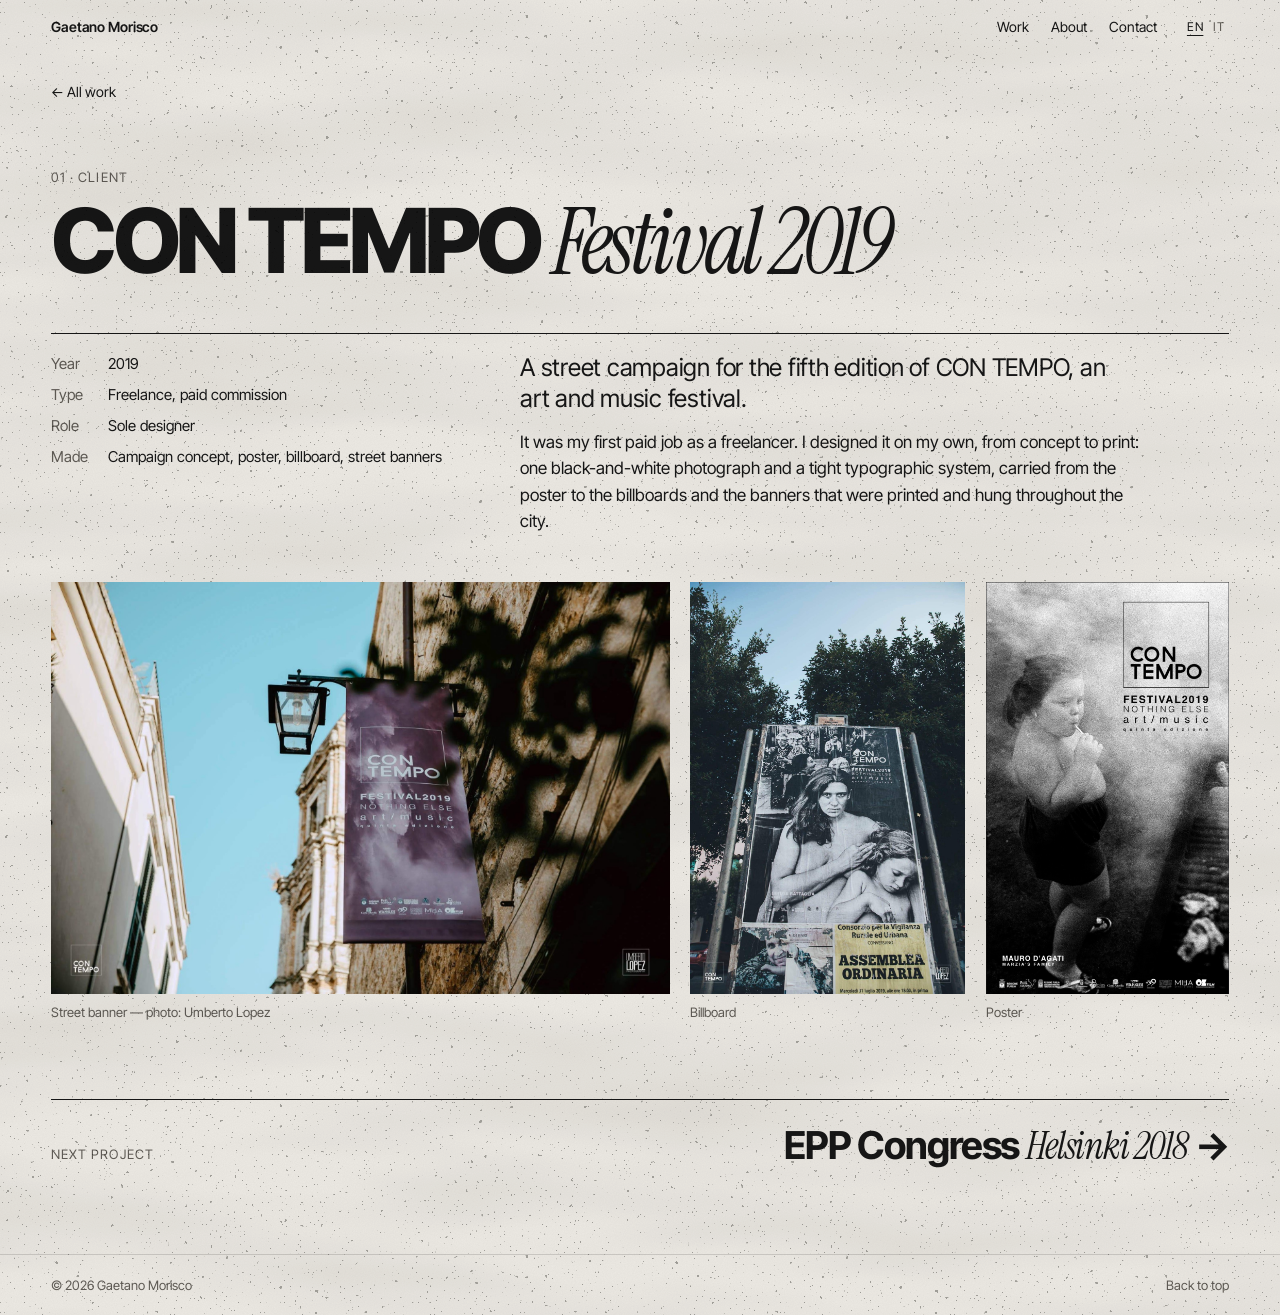
==== work/contempo.html @ a85b73be "Rebuild portfolio: work-first home page, project pages, shorter About, one contact block" ====
<!doctype html>
<html lang="en">
<head>
  <meta charset="utf-8">
  <meta name="viewport" content="width=device-width, initial-scale=1">
  <title>CON TEMPO Festival 2019 — Gaetano Morisco</title>
  <meta name="description" content="Street campaign for an art and music festival.">
  <link rel="preconnect" href="https://fonts.googleapis.com">
  <link rel="preconnect" href="https://fonts.gstatic.com" crossorigin>
  <link href="https://fonts.googleapis.com/css2?family=Inter+Tight:wght@400;500;600;700;800&family=Instrument+Serif:ital@0;1&display=swap" rel="stylesheet">
  <link rel="stylesheet" href="../style.css">
</head>
<body>
  <header class="topbar">
    <a href="../index.html" class="name">Gaetano Morisco</a>
    <nav>
      <a href="../index.html#work">Work</a>
      <a href="../index.html#about">About</a>
      <a href="../index.html#contact">Contact</a>
      <span class="lang" role="group" aria-label="Language">
        <button type="button" data-lang="en" aria-pressed="true">EN</button>
        <button type="button" data-lang="it" aria-pressed="false">IT</button>
      </span>
    </nav>
  </header>

  <main id="top">
    <a class="back" href="../index.html#work">← All work</a>
    <section class="case-head">
      <p class="eyebrow">01 · <span class="tag-text">Client</span></p>
      <h1>CON TEMPO <em>Festival 2019</em></h1>
      <div class="case-body">
        <dl class="facts-list"><dt>Year</dt><dd>2019</dd><dt>Type</dt><dd>Freelance, paid commission</dd><dt>Role</dt><dd>Sole designer</dd><dt>Made</dt><dd>Campaign concept, poster, billboard, street banners</dd></dl>
        <div class="story">
          <p class="lead">A street campaign for the fifth edition of CON TEMPO, an art and music festival.</p>
          <p>It was my first paid job as a freelancer. I designed it on my own, from concept to print: one black-and-white photograph and a tight typographic system, carried from the poster to the billboards and the banners that were printed and hung throughout the city.</p>
        </div>
      </div>
    </section>

    <section class="gallery">
        <div class="row">
          <figure style="--r: 1.5"><img src="../images/contempo-banner.jpg" alt="CON TEMPO Festival 2019 street banner hanging beside a lamp" loading="lazy"><figcaption>Street banner — photo: Umberto Lopez</figcaption></figure>
          <figure style="--r: 0.667"><img src="../images/contempo-billboard.jpg" alt="CON TEMPO Festival 2019 billboard poster in the street" loading="lazy"><figcaption>Billboard</figcaption></figure>
          <figure style="--r: 0.59"><img src="../images/contempo-poster.jpg" alt="CON TEMPO Festival 2019 poster with black and white photograph" loading="lazy"><figcaption>Poster</figcaption></figure>
        </div>
    </section>

    <nav class="next">
      <span class="eyebrow">Next project</span>
      <a href="epp-congress.html">EPP Congress <em>Helsinki 2018</em> →</a>
    </nav>
  </main>

  <footer class="footer">
    <span>© 2026 Gaetano Morisco</span>
    <a href="#top">Back to top</a>
  </footer>

  <dialog class="lightbox" id="lightbox"><img src="" alt=""><button type="button" aria-label="Close">Close</button></dialog>
  <script src="../lang.js"></script>
</body>
</html>
---- style.css ----
/* ------------------------------------------------------------
   Colour and type "styles" — change these to restyle the site
   Two signature elements only: the photocopy grain and the
   italic serif accent. Everything else stays quiet.
   ------------------------------------------------------------ */
:root {
  --paper: #ece9e3;      /* warm paper background */
  --ink: #161616;        /* near-black text */
  --muted: #5f5b55;      /* secondary text */
  --line: rgba(22, 22, 22, 0.15);

  --grot: "Inter Tight", "Helvetica Neue", Arial, sans-serif;
  --serif: "Instrument Serif", Georgia, serif;

  --gutter: clamp(16px, 4vw, 56px);
  --measure: 620px;      /* comfortable reading width */
}

* { box-sizing: border-box; margin: 0; padding: 0; }
html { scroll-behavior: smooth; }

body {
  position: relative;
  overflow-x: hidden;
  background: var(--paper);
  color: var(--ink);
  font-family: var(--grot);
  font-size: 16px;
  line-height: 1.55;
  -webkit-font-smoothing: antialiased;
}

/* Photocopy texture over the whole page (project images sit above it) */
body::after {
  content: "";
  position: absolute;
  inset: 0;
  pointer-events: none;
  z-index: 100;
  opacity: .5;
  mix-blend-mode: multiply;
  background-image:
    /* toner speckle: small sharp dark dots */
    url("data:image/svg+xml,%3Csvg xmlns='http://www.w3.org/2000/svg' width='260' height='260'%3E%3Cfilter id='s'%3E%3CfeTurbulence type='fractalNoise' baseFrequency='0.5' numOctaves='2' seed='3' stitchTiles='stitch'/%3E%3CfeColorMatrix values='0 0 0 0 0.08 0 0 0 0 0.08 0 0 0 0 0.07 40 0 0 0 -29.4'/%3E%3C/filter%3E%3Crect width='100%25' height='100%25' filter='url(%23s)'/%3E%3C/svg%3E"),
    /* dust: fewer, bigger specks */
    url("data:image/svg+xml,%3Csvg xmlns='http://www.w3.org/2000/svg' width='620' height='620'%3E%3Cfilter id='d'%3E%3CfeTurbulence type='fractalNoise' baseFrequency='0.2' numOctaves='2' seed='11' stitchTiles='stitch'/%3E%3CfeColorMatrix values='0 0 0 0 0.1 0 0 0 0 0.1 0 0 0 0 0.09 40 0 0 0 -31.4'/%3E%3C/filter%3E%3Crect width='100%25' height='100%25' filter='url(%23d)'/%3E%3C/svg%3E"),
    /* uneven toner: soft blotches and faint horizontal streaks */
    url("data:image/svg+xml,%3Csvg xmlns='http://www.w3.org/2000/svg' width='1400' height='1400'%3E%3Cfilter id='t'%3E%3CfeTurbulence type='fractalNoise' baseFrequency='0.0025 0.012' numOctaves='3' seed='7' stitchTiles='stitch'/%3E%3CfeColorMatrix values='0 0 0 0 0.3 0 0 0 0 0.29 0 0 0 0 0.27 0.5 0 0 0 -0.16'/%3E%3C/filter%3E%3Crect width='100%25' height='100%25' filter='url(%23t)'/%3E%3C/svg%3E"),
    /* fine paper grain */
    url("data:image/svg+xml,%3Csvg xmlns='http://www.w3.org/2000/svg' width='200' height='200'%3E%3Cfilter id='n'%3E%3CfeTurbulence type='fractalNoise' baseFrequency='0.9' numOctaves='3' stitchTiles='stitch'/%3E%3CfeColorMatrix values='0 0 0 0 0.5 0 0 0 0 0.5 0 0 0 0 0.5 0 0 0 0.22 0'/%3E%3C/filter%3E%3Crect width='100%25' height='100%25' filter='url(%23n)'/%3E%3C/svg%3E");
}

/* keep artwork and the portrait clean: lift them above the grain */
.row img, .cover img, .portrait img { position: relative; z-index: 101; }

a { color: inherit; text-decoration: none; }
em { font-family: var(--serif); font-style: italic; font-weight: 400; }
.muted { color: var(--muted); }
.eyebrow { font-size: 13px; letter-spacing: .08em; text-transform: uppercase; color: var(--muted); }

/* ---------- Top bar ---------- */
.topbar {
  position: sticky; top: 0; z-index: 50;
  display: flex; justify-content: space-between; align-items: center; gap: 16px;
  padding: 16px var(--gutter);
  font-size: 14px;
  background: color-mix(in srgb, var(--paper) 88%, transparent);
  backdrop-filter: blur(8px);
}
.name { font-weight: 600; letter-spacing: -0.01em; white-space: nowrap; }
.topbar nav { display: flex; align-items: center; gap: 22px; }
.topbar nav a { white-space: nowrap; }
.topbar nav a:hover { text-decoration: underline; text-underline-offset: 4px; }
.lang { display: inline-flex; gap: 2px; margin-left: 4px; font-size: 12px; }
.lang button { font: inherit; letter-spacing: .06em; background: none; border: 0; color: var(--muted); padding: 2px 4px; cursor: pointer; }
.lang button[aria-pressed="true"] { color: var(--ink); text-decoration: underline; text-underline-offset: 4px; }

/* ---------- Hero: who you are, in one screen-third ---------- */
.hero { padding: clamp(48px, 8vw, 110px) var(--gutter) clamp(36px, 5vw, 64px); }
.hero h1 {
  font-weight: 800;
  font-size: clamp(44px, 8.6vw, 132px);
  line-height: .92;
  letter-spacing: -0.05em;
}
.hero h1 em { font-weight: 400; letter-spacing: -0.02em; }
.hero p { margin-top: 24px; max-width: var(--measure); font-size: clamp(18px, 1.6vw, 22px); line-height: 1.4; }

/* ---------- Work grid ---------- */
.work { padding: 0 var(--gutter) clamp(72px, 9vw, 130px); }
.section-label { display: flex; justify-content: space-between; align-items: baseline; padding: 14px 0 22px; border-top: 1px solid var(--ink); }
.section-label h2 { font-weight: 600; font-size: 15px; }

.grid { display: grid; grid-template-columns: repeat(2, minmax(0, 1fr)); min-width: 0; gap: clamp(28px, 3vw, 44px) clamp(16px, 2vw, 28px); }
.cover { display: block; }
.cover .img { overflow: hidden; background: #d6d1c7; }
.cover img { display: block; width: 100%; aspect-ratio: 3 / 2; object-fit: cover; transition: transform .6s ease; }
.cover:hover img { transform: scale(1.025); }
.cover .info { display: grid; grid-template-columns: auto 1fr auto; gap: 4px 14px; align-items: baseline; padding-top: 14px; }
.cover .num { font-family: var(--serif); font-style: italic; font-size: 22px; line-height: 1; }
.cover h3 { font-weight: 700; font-size: clamp(20px, 1.9vw, 26px); letter-spacing: -0.03em; line-height: 1.1; }
.cover h3 em { font-weight: 400; }
.tag { font-size: 12px; letter-spacing: .06em; text-transform: uppercase; border: 1px solid var(--line); padding: 2px 8px; border-radius: 3px; white-space: nowrap; }
.tag.concept { color: var(--muted); }
.cover .line { grid-column: 2 / 4; color: var(--muted); font-size: 15px; line-height: 1.4; }

/* ---------- About (short) ---------- */
.about {
  display: grid; grid-template-columns: minmax(0, 4fr) minmax(0, 7fr); gap: clamp(28px, 5vw, 80px); align-items: start;
  padding: 0 var(--gutter) clamp(72px, 9vw, 130px);
}
.about .section-label { grid-column: 1 / -1; padding-bottom: 6px; }
.portrait { aspect-ratio: 4 / 5; overflow: hidden; max-width: 420px; }
.portrait img { display: block; width: 100%; height: 100%; object-fit: cover; }
.about-text { max-width: var(--measure); }
.about-text .lead { font-size: clamp(22px, 2.2vw, 30px); line-height: 1.25; letter-spacing: -0.015em; margin-bottom: 22px; }
.about-text p { margin-bottom: 16px; }
.about-text .facts { color: var(--muted); font-size: 14px; margin-top: 22px; }

/* ---------- Contact: one block ---------- */
.contact { padding: 0 var(--gutter) clamp(64px, 8vw, 110px); }
.contact > h2 { font-weight: 800; font-size: clamp(40px, 6.5vw, 96px); letter-spacing: -0.05em; line-height: .95; margin: 18px 0 26px; }
.contact > h2 em { font-weight: 400; }
.contact ul { list-style: none; display: flex; flex-wrap: wrap; gap: 10px 36px; font-size: 18px; }
.contact a { border-bottom: 1px solid var(--ink); }
.contact a:hover { border-bottom-color: transparent; }

.footer { display: flex; justify-content: space-between; gap: 12px; padding: 20px var(--gutter); font-size: 13px; color: var(--muted); border-top: 1px solid var(--line); }

/* ---------- Project pages ---------- */
.back { display: inline-block; font-size: 14px; margin: 26px var(--gutter) 0; }
.back:hover { text-decoration: underline; text-underline-offset: 4px; }
.case-head { padding: clamp(28px, 5vw, 64px) var(--gutter) clamp(28px, 4vw, 48px); }
.case-head h1 { font-weight: 800; font-size: clamp(40px, 7vw, 108px); line-height: .95; letter-spacing: -0.05em; margin-top: 10px; }
.case-head h1 em { font-weight: 400; }
.case-body { display: grid; grid-template-columns: minmax(0, 4fr) minmax(0, 7fr); gap: clamp(24px, 5vw, 80px); margin-top: clamp(28px, 4vw, 48px); padding-top: 18px; border-top: 1px solid var(--ink); }
.facts-list { display: grid; grid-template-columns: auto 1fr; gap: 8px 20px; font-size: 15px; align-content: start; }
.facts-list dt { color: var(--muted); }
.story { max-width: var(--measure); font-size: 17px; }
.story p + p { margin-top: 14px; }
.story .lead { font-size: clamp(20px, 1.9vw, 25px); line-height: 1.3; letter-spacing: -0.01em; }
.note { margin-top: 18px; font-size: 13px; color: var(--muted); }
.gallery { padding: 0 var(--gutter); }

/* gallery rows: images share one height, widths follow each image's shape */
.row { display: flex; gap: clamp(12px, 1.6vw, 24px); margin-bottom: clamp(12px, 1.6vw, 24px); }
.row figure { flex: var(--r) 1 0; min-width: 0; }
.row img { display: block; width: 100%; aspect-ratio: var(--r); object-fit: cover; background: #d6d1c7; cursor: zoom-in; }
.row figcaption { font-size: 13px; color: var(--muted); padding-top: 8px; }

.next { display: flex; justify-content: space-between; align-items: baseline; gap: 16px; margin: clamp(48px, 6vw, 90px) var(--gutter) clamp(48px, 6vw, 90px); padding-top: 16px; border-top: 1px solid var(--ink); }
.next a { font-weight: 700; font-size: clamp(24px, 3vw, 40px); letter-spacing: -0.03em; }
.next a em { font-weight: 400; }
.next a:hover { text-decoration: underline; text-underline-offset: 6px; text-decoration-thickness: 1px; }

/* click-to-enlarge viewer */
.lightbox { margin: auto; border: 0; padding: 0; background: transparent; max-width: 94vw; max-height: 94vh; }
.lightbox::backdrop { background: rgba(20, 20, 20, 0.92); }
.lightbox img { display: block; max-width: 94vw; max-height: 88vh; cursor: zoom-out; }
.lightbox button { margin-top: 10px; background: none; border: 1px solid var(--paper); color: var(--paper); padding: 4px 14px; font: inherit; font-size: 13px; cursor: pointer; }

/* ---------- Phones ---------- */
@media (max-width: 760px) {
  .topbar nav { gap: 12px; font-size: 13px; }
  .grid { grid-template-columns: minmax(0, 1fr); }
  .cover .info { grid-template-columns: auto minmax(0, 1fr); }
  .cover .tag { display: none; }
  .cover .line { grid-column: 2; }
  .hero p br { display: none; }
  .about, .case-body { grid-template-columns: 1fr; }
  .portrait { max-width: 300px; }
  .row { flex-direction: column; }
  .row.two-up { flex-direction: row; flex-wrap: wrap; }
  .row.two-up figure { flex: 0 0 calc(50% - 6px); }
  .next { flex-direction: column; }
}
@media (max-width: 420px) {
  .topbar { gap: 8px; }
  .name { font-size: 13px; }
  .topbar nav { gap: 10px; font-size: 12.5px; }
  .lang { margin-left: 0; }
}
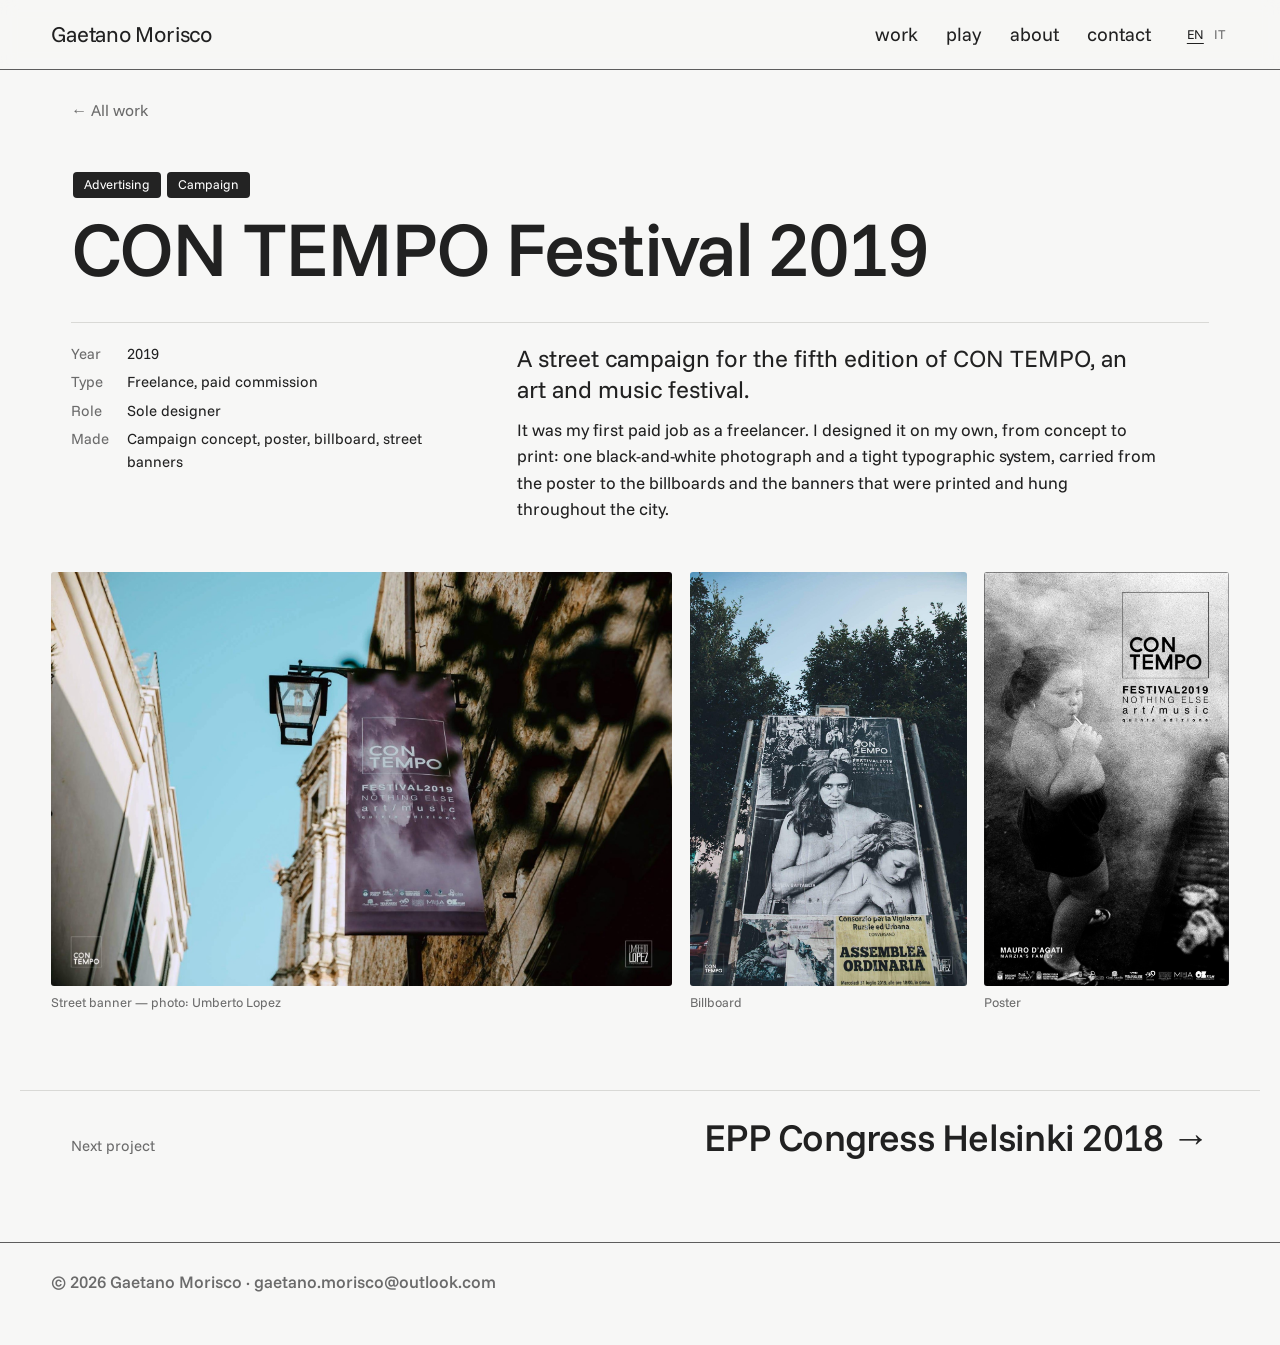
==== commit 9ee763f2: "Draft: light design (handwritten greeting, doodles, scrolling strip, project cards)" ====
--- a/work/contempo.html
+++ b/work/contempo.html
@@ -7,16 +7,17 @@
   <meta name="description" content="Street campaign for an art and music festival.">
   <link rel="preconnect" href="https://fonts.googleapis.com">
   <link rel="preconnect" href="https://fonts.gstatic.com" crossorigin>
-  <link href="https://fonts.googleapis.com/css2?family=Inter+Tight:wght@400;500;600;700;800&family=Instrument+Serif:ital@0;1&display=swap" rel="stylesheet">
+  <link href="https://fonts.googleapis.com/css2?family=Funnel+Sans:wght@300;400;500;600&family=Cedarville+Cursive&display=swap" rel="stylesheet">
   <link rel="stylesheet" href="../style.css">
 </head>
 <body>
   <header class="topbar">
     <a href="../index.html" class="name">Gaetano Morisco</a>
     <nav>
-      <a href="../index.html#work">Work</a>
-      <a href="../index.html#about">About</a>
-      <a href="../index.html#contact">Contact</a>
+      <a href="../index.html#work">work</a>
+      <a href="../index.html#play">play</a>
+      <a href="../index.html#about">about</a>
+      <a href="../index.html#contact">contact</a>
       <span class="lang" role="group" aria-label="Language">
         <button type="button" data-lang="en" aria-pressed="true">EN</button>
         <button type="button" data-lang="it" aria-pressed="false">IT</button>
@@ -25,18 +26,20 @@
   </header>
 
   <main id="top">
-    <a class="back" href="../index.html#work">← All work</a>
-    <section class="case-head">
-      <p class="eyebrow">01 · <span class="tag-text">Client</span></p>
-      <h1>CON TEMPO <em>Festival 2019</em></h1>
-      <div class="case-body">
-        <dl class="facts-list"><dt>Year</dt><dd>2019</dd><dt>Type</dt><dd>Freelance, paid commission</dd><dt>Role</dt><dd>Sole designer</dd><dt>Made</dt><dd>Campaign concept, poster, billboard, street banners</dd></dl>
-        <div class="story">
-          <p class="lead">A street campaign for the fifth edition of CON TEMPO, an art and music festival.</p>
-          <p>It was my first paid job as a freelancer. I designed it on my own, from concept to print: one black-and-white photograph and a tight typographic system, carried from the poster to the billboards and the banners that were printed and hung throughout the city.</p>
+    <div class="wrap">
+      <a class="back" href="../index.html#work">← All work</a>
+      <section class="case-head">
+        <div class="tags"><span class="tag">Advertising</span><span class="tag">Campaign</span></div>
+        <h1>CON TEMPO Festival 2019</h1>
+        <div class="case-body">
+          <dl class="facts-list"><dt>Year</dt><dd>2019</dd><dt>Type</dt><dd>Freelance, paid commission</dd><dt>Role</dt><dd>Sole designer</dd><dt>Made</dt><dd>Campaign concept, poster, billboard, street banners</dd></dl>
+          <div class="story">
+            <p class="lead">A street campaign for the fifth edition of CON TEMPO, an art and music festival.</p>
+            <p>It was my first paid job as a freelancer. I designed it on my own, from concept to print: one black-and-white photograph and a tight typographic system, carried from the poster to the billboards and the banners that were printed and hung throughout the city.</p>
+          </div>
         </div>
-      </div>
-    </section>
+      </section>
+    </div>
 
     <section class="gallery">
         <div class="row">
@@ -46,15 +49,14 @@
         </div>
     </section>
 
-    <nav class="next">
-      <span class="eyebrow">Next project</span>
-      <a href="epp-congress.html">EPP Congress <em>Helsinki 2018</em> →</a>
+    <nav class="next wrap">
+      <span class="label">Next project</span>
+      <a href="epp-congress.html">EPP Congress Helsinki 2018 →</a>
     </nav>
   </main>
 
-  <footer class="footer">
-    <span>© 2026 Gaetano Morisco</span>
-    <a href="#top">Back to top</a>
+  <footer class="contact">
+    <p class="legal">© 2026 Gaetano Morisco · <a href="mailto:gaetano.morisco@outlook.com">gaetano.morisco@outlook.com</a></p>
   </footer>
 
   <dialog class="lightbox" id="lightbox"><img src="" alt=""><button type="button" aria-label="Close">Close</button></dialog>
--- a/style.css
+++ b/style.css
@@ -1,182 +1,139 @@
 /* ------------------------------------------------------------
-   Colour and type "styles" — change these to restyle the site
-   Two signature elements only: the photocopy grain and the
-   italic serif accent. Everything else stays quiet.
+   Light, friendly portfolio: handwritten greeting, doodles,
+   a scrolling strip of work and simple white project cards.
    ------------------------------------------------------------ */
 :root {
-  --paper: #ece9e3;      /* warm paper background */
-  --ink: #161616;        /* near-black text */
-  --muted: #5f5b55;      /* secondary text */
-  --line: rgba(22, 22, 22, 0.15);
+  --bg: #f7f7f6;
+  --card: #ffffff;
+  --ink: #212121;
+  --muted: #6b6b6b;
+  --line: #d9d9d6;
+  --pill: #232323;
 
-  --grot: "Inter Tight", "Helvetica Neue", Arial, sans-serif;
-  --serif: "Instrument Serif", Georgia, serif;
+  --sans: "Funnel Sans", "Helvetica Neue", Arial, sans-serif;
+  --hand: "Cedarville Cursive", "Bradley Hand", cursive;
 
   --gutter: clamp(16px, 4vw, 56px);
-  --measure: 620px;      /* comfortable reading width */
+  --wrap: 1240px;
 }
 
 * { box-sizing: border-box; margin: 0; padding: 0; }
 html { scroll-behavior: smooth; }
-
-body {
-  position: relative;
-  overflow-x: hidden;
-  background: var(--paper);
-  color: var(--ink);
-  font-family: var(--grot);
-  font-size: 16px;
-  line-height: 1.55;
-  -webkit-font-smoothing: antialiased;
-}
-
-/* Photocopy texture over the whole page (project images sit above it) */
-body::after {
-  content: "";
-  position: absolute;
-  inset: 0;
-  pointer-events: none;
-  z-index: 100;
-  opacity: .5;
-  mix-blend-mode: multiply;
-  background-image:
-    /* toner speckle: small sharp dark dots */
-    url("data:image/svg+xml,%3Csvg xmlns='http://www.w3.org/2000/svg' width='260' height='260'%3E%3Cfilter id='s'%3E%3CfeTurbulence type='fractalNoise' baseFrequency='0.5' numOctaves='2' seed='3' stitchTiles='stitch'/%3E%3CfeColorMatrix values='0 0 0 0 0.08 0 0 0 0 0.08 0 0 0 0 0.07 40 0 0 0 -29.4'/%3E%3C/filter%3E%3Crect width='100%25' height='100%25' filter='url(%23s)'/%3E%3C/svg%3E"),
-    /* dust: fewer, bigger specks */
-    url("data:image/svg+xml,%3Csvg xmlns='http://www.w3.org/2000/svg' width='620' height='620'%3E%3Cfilter id='d'%3E%3CfeTurbulence type='fractalNoise' baseFrequency='0.2' numOctaves='2' seed='11' stitchTiles='stitch'/%3E%3CfeColorMatrix values='0 0 0 0 0.1 0 0 0 0 0.1 0 0 0 0 0.09 40 0 0 0 -31.4'/%3E%3C/filter%3E%3Crect width='100%25' height='100%25' filter='url(%23d)'/%3E%3C/svg%3E"),
-    /* uneven toner: soft blotches and faint horizontal streaks */
-    url("data:image/svg+xml,%3Csvg xmlns='http://www.w3.org/2000/svg' width='1400' height='1400'%3E%3Cfilter id='t'%3E%3CfeTurbulence type='fractalNoise' baseFrequency='0.0025 0.012' numOctaves='3' seed='7' stitchTiles='stitch'/%3E%3CfeColorMatrix values='0 0 0 0 0.3 0 0 0 0 0.29 0 0 0 0 0.27 0.5 0 0 0 -0.16'/%3E%3C/filter%3E%3Crect width='100%25' height='100%25' filter='url(%23t)'/%3E%3C/svg%3E"),
-    /* fine paper grain */
-    url("data:image/svg+xml,%3Csvg xmlns='http://www.w3.org/2000/svg' width='200' height='200'%3E%3Cfilter id='n'%3E%3CfeTurbulence type='fractalNoise' baseFrequency='0.9' numOctaves='3' stitchTiles='stitch'/%3E%3CfeColorMatrix values='0 0 0 0 0.5 0 0 0 0 0.5 0 0 0 0 0.5 0 0 0 0.22 0'/%3E%3C/filter%3E%3Crect width='100%25' height='100%25' filter='url(%23n)'/%3E%3C/svg%3E");
-}
-
-/* keep artwork and the portrait clean: lift them above the grain */
-.row img, .cover img, .portrait img { position: relative; z-index: 101; }
-
+body { background: var(--bg); color: var(--ink); font-family: var(--sans); font-size: 16px; line-height: 1.5; -webkit-font-smoothing: antialiased; overflow-x: hidden; }
 a { color: inherit; text-decoration: none; }
-em { font-family: var(--serif); font-style: italic; font-weight: 400; }
-.muted { color: var(--muted); }
-.eyebrow { font-size: 13px; letter-spacing: .08em; text-transform: uppercase; color: var(--muted); }
+img, video { display: block; }
+.wrap { max-width: var(--wrap); margin: 0 auto; padding: 0 var(--gutter); }
+.hand { font-family: var(--hand); font-weight: 400; }
 
 /* ---------- Top bar ---------- */
-.topbar {
-  position: sticky; top: 0; z-index: 50;
-  display: flex; justify-content: space-between; align-items: center; gap: 16px;
-  padding: 16px var(--gutter);
-  font-size: 14px;
-  background: color-mix(in srgb, var(--paper) 88%, transparent);
-  backdrop-filter: blur(8px);
-}
-.name { font-weight: 600; letter-spacing: -0.01em; white-space: nowrap; }
-.topbar nav { display: flex; align-items: center; gap: 22px; }
+.topbar { position: sticky; top: 0; z-index: 50; display: flex; justify-content: space-between; align-items: center; gap: 16px;
+  padding: 18px var(--gutter); background: rgba(247,247,246,.9); backdrop-filter: blur(8px); border-bottom: 1px solid #5d5d5d; }
+.name { font-size: 22px; letter-spacing: -0.01em; white-space: nowrap; }
+.topbar nav { display: flex; align-items: center; gap: clamp(14px, 2.2vw, 30px); font-size: 19px; }
 .topbar nav a { white-space: nowrap; }
-.topbar nav a:hover { text-decoration: underline; text-underline-offset: 4px; }
-.lang { display: inline-flex; gap: 2px; margin-left: 4px; font-size: 12px; }
-.lang button { font: inherit; letter-spacing: .06em; background: none; border: 0; color: var(--muted); padding: 2px 4px; cursor: pointer; }
+.topbar nav a:hover { text-decoration: underline; text-underline-offset: 5px; text-decoration-thickness: 1px; }
+.lang { display: inline-flex; gap: 2px; font-size: 13px; margin-left: 4px; }
+.lang button { font: inherit; background: none; border: 0; color: var(--muted); padding: 2px 4px; cursor: pointer; }
 .lang button[aria-pressed="true"] { color: var(--ink); text-decoration: underline; text-underline-offset: 4px; }
 
-/* ---------- Hero: who you are, in one screen-third ---------- */
-.hero { padding: clamp(48px, 8vw, 110px) var(--gutter) clamp(36px, 5vw, 64px); }
-.hero h1 {
-  font-weight: 800;
-  font-size: clamp(44px, 8.6vw, 132px);
-  line-height: .92;
-  letter-spacing: -0.05em;
-}
-.hero h1 em { font-weight: 400; letter-spacing: -0.02em; }
-.hero p { margin-top: 24px; max-width: var(--measure); font-size: clamp(18px, 1.6vw, 22px); line-height: 1.4; }
+/* ---------- Hero ---------- */
+.hero { display: grid; grid-template-columns: minmax(0, 1fr) auto; align-items: center; gap: 30px;
+  max-width: 1360px; margin: 0 auto; padding: clamp(60px, 10vw, 140px) var(--gutter) clamp(40px, 6vw, 80px); }
+.hero h1 { font-family: var(--hand); font-weight: 400; font-size: clamp(54px, 9vw, 124px); line-height: 1.05; letter-spacing: .01em; }
+.hero p { margin-top: 18px; max-width: 760px; font-size: clamp(18px, 1.6vw, 22px); line-height: 1.3; }
+.hero p b { font-weight: 600; }
+.doodle { width: clamp(150px, 19vw, 260px); height: auto; }
+.doodle path, .doodle circle, .doodle ellipse { fill: none; stroke: #232323; stroke-width: 7; stroke-linecap: round; stroke-linejoin: round; }
 
-/* ---------- Work grid ---------- */
-.work { padding: 0 var(--gutter) clamp(72px, 9vw, 130px); }
-.section-label { display: flex; justify-content: space-between; align-items: baseline; padding: 14px 0 22px; border-top: 1px solid var(--ink); }
-.section-label h2 { font-weight: 600; font-size: 15px; }
+/* ---------- Scrolling strip ---------- */
+.strip { overflow: hidden; padding: 6px 0 clamp(60px, 8vw, 110px); }
+.strip .track { display: flex; gap: 10px; width: max-content; animation: slide 60s linear infinite; }
+.strip:hover .track { animation-play-state: paused; }
+.strip a { flex: none; }
+.strip img { height: clamp(160px, 17vw, 240px); width: auto; aspect-ratio: 3 / 2; object-fit: cover; border-radius: 4px; }
+@keyframes slide { to { transform: translateX(-50%); } }
+@media (prefers-reduced-motion: reduce) { .strip .track { animation: none; } .strip { overflow-x: auto; } }
 
-.grid { display: grid; grid-template-columns: repeat(2, minmax(0, 1fr)); min-width: 0; gap: clamp(28px, 3vw, 44px) clamp(16px, 2vw, 28px); }
-.cover { display: block; }
-.cover .img { overflow: hidden; background: #d6d1c7; }
-.cover img { display: block; width: 100%; aspect-ratio: 3 / 2; object-fit: cover; transition: transform .6s ease; }
-.cover:hover img { transform: scale(1.025); }
-.cover .info { display: grid; grid-template-columns: auto 1fr auto; gap: 4px 14px; align-items: baseline; padding-top: 14px; }
-.cover .num { font-family: var(--serif); font-style: italic; font-size: 22px; line-height: 1; }
-.cover h3 { font-weight: 700; font-size: clamp(20px, 1.9vw, 26px); letter-spacing: -0.03em; line-height: 1.1; }
-.cover h3 em { font-weight: 400; }
-.tag { font-size: 12px; letter-spacing: .06em; text-transform: uppercase; border: 1px solid var(--line); padding: 2px 8px; border-radius: 3px; white-space: nowrap; }
-.tag.concept { color: var(--muted); }
-.cover .line { grid-column: 2 / 4; color: var(--muted); font-size: 15px; line-height: 1.4; }
+/* ---------- Project cards ---------- */
+.section { padding-bottom: clamp(60px, 8vw, 110px); }
+.section h2 { font-size: clamp(28px, 3vw, 38px); font-weight: 500; letter-spacing: -0.01em; margin-bottom: 8px; }
+.section .sub { color: var(--muted); font-size: 16px; margin-bottom: 26px; }
+.cards { display: grid; grid-template-columns: repeat(3, minmax(0, 1fr)); gap: 20px; }
+@media (max-width: 1000px) and (min-width: 761px) { .cards { grid-template-columns: repeat(2, minmax(0, 1fr)); } }
+.card { background: var(--card); padding: 14px 14px 22px; transition: transform .25s ease, box-shadow .25s ease; display: flex; flex-direction: column; }
+.card:hover { transform: translateY(-3px); box-shadow: 0 10px 26px rgba(0,0,0,.07); }
+.card .img { overflow: hidden; border-radius: 3px; background: #eceae6; }
+.card img { width: 100%; aspect-ratio: 16 / 10; object-fit: cover; }
+.card h3 { font-size: 22px; font-weight: 500; margin: 14px 2px 4px; letter-spacing: -0.01em; }
+.card p { font-size: 15px; color: var(--muted); margin: 0 2px 14px; line-height: 1.4; }
+.tags { display: flex; flex-wrap: wrap; gap: 6px; margin: auto 2px 0; }
+.tag { background: var(--pill); color: #fff; font-size: 13px; padding: 3px 11px; border-radius: 4px; }
+.tag.light { background: #ececea; color: var(--ink); }
 
-/* ---------- About (short) ---------- */
-.about {
-  display: grid; grid-template-columns: minmax(0, 4fr) minmax(0, 7fr); gap: clamp(28px, 5vw, 80px); align-items: start;
-  padding: 0 var(--gutter) clamp(72px, 9vw, 130px);
-}
-.about .section-label { grid-column: 1 / -1; padding-bottom: 6px; }
-.portrait { aspect-ratio: 4 / 5; overflow: hidden; max-width: 420px; }
-.portrait img { display: block; width: 100%; height: 100%; object-fit: cover; }
-.about-text { max-width: var(--measure); }
-.about-text .lead { font-size: clamp(22px, 2.2vw, 30px); line-height: 1.25; letter-spacing: -0.015em; margin-bottom: 22px; }
-.about-text p { margin-bottom: 16px; }
-.about-text .facts { color: var(--muted); font-size: 14px; margin-top: 22px; }
+/* ---------- About ---------- */
+.about { display: grid; grid-template-columns: minmax(0, 4fr) minmax(0, 7fr); gap: clamp(26px, 5vw, 70px); align-items: start; }
+.about .photo { border-radius: 4px; overflow: hidden; background: var(--card); padding: 12px; }
+.about .photo img { width: 100%; aspect-ratio: 4 / 5; object-fit: cover; border-radius: 2px; }
+.about .hand { font-size: clamp(40px, 5vw, 64px); line-height: 1.05; margin-bottom: 18px; }
+.about p { font-size: 17px; line-height: 1.55; max-width: 600px; }
+.about p + p { margin-top: 12px; }
+.about dl { display: grid; grid-template-columns: auto 1fr; gap: 6px 22px; margin-top: 26px; padding-top: 18px; border-top: 1px solid var(--line); font-size: 15px; max-width: 600px; }
+.about dt { color: var(--muted); }
 
-/* ---------- Contact: one block ---------- */
-.contact { padding: 0 var(--gutter) clamp(64px, 8vw, 110px); }
-.contact > h2 { font-weight: 800; font-size: clamp(40px, 6.5vw, 96px); letter-spacing: -0.05em; line-height: .95; margin: 18px 0 26px; }
-.contact > h2 em { font-weight: 400; }
-.contact ul { list-style: none; display: flex; flex-wrap: wrap; gap: 10px 36px; font-size: 18px; }
-.contact a { border-bottom: 1px solid var(--ink); }
-.contact a:hover { border-bottom-color: transparent; }
-
-.footer { display: flex; justify-content: space-between; gap: 12px; padding: 20px var(--gutter); font-size: 13px; color: var(--muted); border-top: 1px solid var(--line); }
+/* ---------- Footer / contact ---------- */
+.contact { border-top: 1px solid #5d5d5d; }
+.contact .inner { max-width: 1360px; margin: 0 auto; padding: clamp(40px, 6vw, 70px) var(--gutter) 30px; display: grid; grid-template-columns: minmax(0, 1fr) auto; gap: 30px; align-items: center; }
+.contact h2 { font-family: var(--hand); font-weight: 400; font-size: clamp(40px, 5vw, 64px); line-height: 1.1; }
+.contact p { font-size: 17px; margin: 8px 0 20px; font-weight: 500; }
+.buttons { display: flex; flex-wrap: wrap; gap: 8px; }
+.btn { background: var(--pill); color: #fff; font-size: 15px; font-weight: 500; padding: 10px 20px; border-radius: 6px; transition: opacity .2s; }
+.btn:hover { opacity: .82; }
+.contact .doodle { width: clamp(120px, 13vw, 180px); }
+.legal { max-width: 1360px; margin: 0 auto; padding: 18px var(--gutter) 30px; font-size: 12px; color: var(--muted); }
 
 /* ---------- Project pages ---------- */
-.back { display: inline-block; font-size: 14px; margin: 26px var(--gutter) 0; }
-.back:hover { text-decoration: underline; text-underline-offset: 4px; }
-.case-head { padding: clamp(28px, 5vw, 64px) var(--gutter) clamp(28px, 4vw, 48px); }
-.case-head h1 { font-weight: 800; font-size: clamp(40px, 7vw, 108px); line-height: .95; letter-spacing: -0.05em; margin-top: 10px; }
-.case-head h1 em { font-weight: 400; }
-.case-body { display: grid; grid-template-columns: minmax(0, 4fr) minmax(0, 7fr); gap: clamp(24px, 5vw, 80px); margin-top: clamp(28px, 4vw, 48px); padding-top: 18px; border-top: 1px solid var(--ink); }
-.facts-list { display: grid; grid-template-columns: auto 1fr; gap: 8px 20px; font-size: 15px; align-content: start; }
+.back { display: inline-block; font-size: 16px; margin: 28px 0 0; color: var(--muted); }
+.back:hover { color: var(--ink); }
+.case-head { padding: clamp(24px, 4vw, 50px) 0 clamp(30px, 4vw, 50px); }
+.case-head h1 { font-size: clamp(40px, 6vw, 76px); font-weight: 500; letter-spacing: -0.025em; line-height: 1; margin: 12px 0 18px; }
+.case-body { display: grid; grid-template-columns: minmax(0, 4fr) minmax(0, 7fr); gap: clamp(24px, 4vw, 60px); margin-top: clamp(24px, 3vw, 36px); padding-top: 20px; border-top: 1px solid var(--line); }
+.facts-list { display: grid; grid-template-columns: auto 1fr; gap: 6px 18px; font-size: 15px; align-content: start; }
 .facts-list dt { color: var(--muted); }
-.story { max-width: var(--measure); font-size: 17px; }
-.story p + p { margin-top: 14px; }
-.story .lead { font-size: clamp(20px, 1.9vw, 25px); line-height: 1.3; letter-spacing: -0.01em; }
-.note { margin-top: 18px; font-size: 13px; color: var(--muted); }
-.gallery { padding: 0 var(--gutter); }
-
-/* gallery rows: images share one height, widths follow each image's shape */
-.row { display: flex; gap: clamp(12px, 1.6vw, 24px); margin-bottom: clamp(12px, 1.6vw, 24px); }
+.story { font-size: 17px; line-height: 1.55; max-width: 640px; }
+.story p + p { margin-top: 12px; }
+.story .lead { font-size: clamp(20px, 1.9vw, 24px); line-height: 1.3; }
+.note-small { margin-top: 16px; font-size: 13px; color: var(--muted); }
+.gallery { max-width: 1280px; margin: 0 auto; padding: 0 var(--gutter); }
+.row { display: flex; gap: clamp(10px, 1.4vw, 20px); margin-bottom: clamp(10px, 1.4vw, 20px); }
 .row figure { flex: var(--r) 1 0; min-width: 0; }
-.row img { display: block; width: 100%; aspect-ratio: var(--r); object-fit: cover; background: #d6d1c7; cursor: zoom-in; }
-.row figcaption { font-size: 13px; color: var(--muted); padding-top: 8px; }
-
-.next { display: flex; justify-content: space-between; align-items: baseline; gap: 16px; margin: clamp(48px, 6vw, 90px) var(--gutter) clamp(48px, 6vw, 90px); padding-top: 16px; border-top: 1px solid var(--ink); }
-.next a { font-weight: 700; font-size: clamp(24px, 3vw, 40px); letter-spacing: -0.03em; }
-.next a em { font-weight: 400; }
+.row img { width: 100%; aspect-ratio: var(--r); object-fit: cover; background: #eceae6; border-radius: 3px; cursor: zoom-in; }
+.row figcaption { font-size: 13px; color: var(--muted); padding-top: 7px; }
+.next { display: flex; justify-content: space-between; align-items: baseline; gap: 16px; margin: clamp(48px, 6vw, 90px) auto; padding-top: 18px; border-top: 1px solid var(--line); }
+.next .label { color: var(--muted); font-size: 15px; }
+.next a { font-size: clamp(24px, 3vw, 38px); font-weight: 500; letter-spacing: -0.02em; }
 .next a:hover { text-decoration: underline; text-underline-offset: 6px; text-decoration-thickness: 1px; }
 
-/* click-to-enlarge viewer */
 .lightbox { margin: auto; border: 0; padding: 0; background: transparent; max-width: 94vw; max-height: 94vh; }
-.lightbox::backdrop { background: rgba(20, 20, 20, 0.92); }
-.lightbox img { display: block; max-width: 94vw; max-height: 88vh; cursor: zoom-out; }
-.lightbox button { margin-top: 10px; background: none; border: 1px solid var(--paper); color: var(--paper); padding: 4px 14px; font: inherit; font-size: 13px; cursor: pointer; }
+.lightbox::backdrop { background: rgba(20,20,20,.9); }
+.lightbox img { max-width: 94vw; max-height: 88vh; cursor: zoom-out; }
+.lightbox button { margin-top: 10px; background: none; border: 1px solid #ddd; color: #ddd; padding: 4px 14px; font: inherit; font-size: 13px; cursor: pointer; border-radius: 4px; }
 
 /* ---------- Phones ---------- */
 @media (max-width: 760px) {
-  .topbar nav { gap: 12px; font-size: 13px; }
-  .grid { grid-template-columns: minmax(0, 1fr); }
-  .cover .info { grid-template-columns: auto minmax(0, 1fr); }
-  .cover .tag { display: none; }
-  .cover .line { grid-column: 2; }
-  .hero p br { display: none; }
-  .about, .case-body { grid-template-columns: 1fr; }
-  .portrait { max-width: 300px; }
+  .topbar { padding: 14px var(--gutter); }
+  .name { font-size: 17px; }
+  .topbar nav { font-size: 15px; gap: 12px; }
+  .hero { grid-template-columns: minmax(0, 1fr); }
+  .hero .doodle { width: 130px; order: -1; }
+  .cards, .about, .case-body { grid-template-columns: minmax(0, 1fr); }
+  .about .photo { max-width: 320px; }
+  .contact .inner { grid-template-columns: minmax(0, 1fr); }
+  .contact .doodle { display: none; }
   .row { flex-direction: column; }
   .row.two-up { flex-direction: row; flex-wrap: wrap; }
-  .row.two-up figure { flex: 0 0 calc(50% - 6px); }
-  .next { flex-direction: column; }
+  .row.two-up figure { flex: 0 0 calc(50% - 5px); }
 }
-@media (max-width: 420px) {
-  .topbar { gap: 8px; }
-  .name { font-size: 13px; }
-  .topbar nav { gap: 10px; font-size: 12.5px; }
-  .lang { margin-left: 0; }
+@media (max-width: 440px) {
+  .name { font-size: 15px; }
+  .topbar nav { font-size: 14px; gap: 9px; }
 }
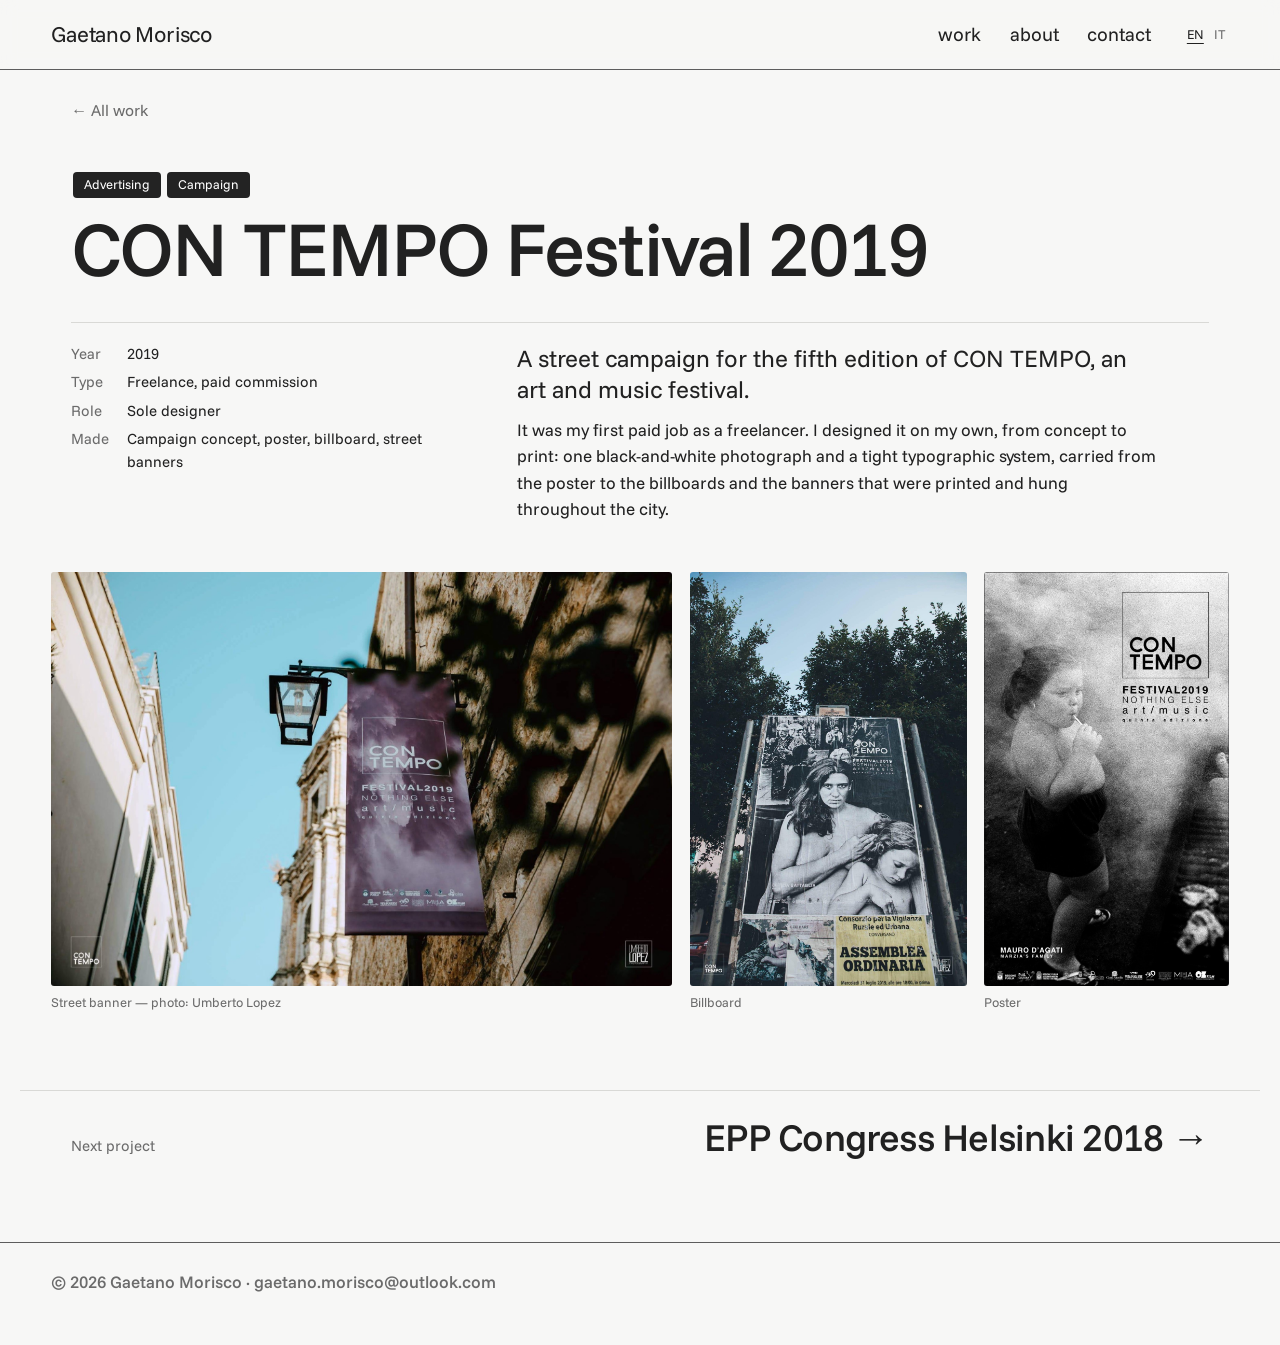
==== commit ad11bd04: "Draft: single work section, nav work/about/contact, text tweaks" ====
--- a/work/contempo.html
+++ b/work/contempo.html
@@ -15,7 +15,6 @@
     <a href="../index.html" class="name">Gaetano Morisco</a>
     <nav>
       <a href="../index.html#work">work</a>
-      <a href="../index.html#play">play</a>
       <a href="../index.html#about">about</a>
       <a href="../index.html#contact">contact</a>
       <span class="lang" role="group" aria-label="Language">
--- a/style.css
+++ b/style.css
@@ -11,10 +11,17 @@
   --pill: #232323;
 
   --sans: "Funnel Sans", "Helvetica Neue", Arial, sans-serif;
-  --hand: "Cedarville Cursive", "Bradley Hand", cursive;
+  --hand: "Drowner", "Cedarville Cursive", "Bradley Hand", cursive;
 
   --gutter: clamp(16px, 4vw, 56px);
   --wrap: 1240px;
+}
+
+/* Drowner by Hainz Studio — the font file goes in the fonts/ folder */
+@font-face {
+  font-family: "Drowner";
+  src: url("fonts/Drowner.woff2") format("woff2"), url("fonts/Drowner.woff") format("woff"), url("fonts/Drowner.otf") format("opentype"), url("fonts/Drowner.ttf") format("truetype");
+  font-display: swap;
 }
 
 * { box-sizing: border-box; margin: 0; padding: 0; }
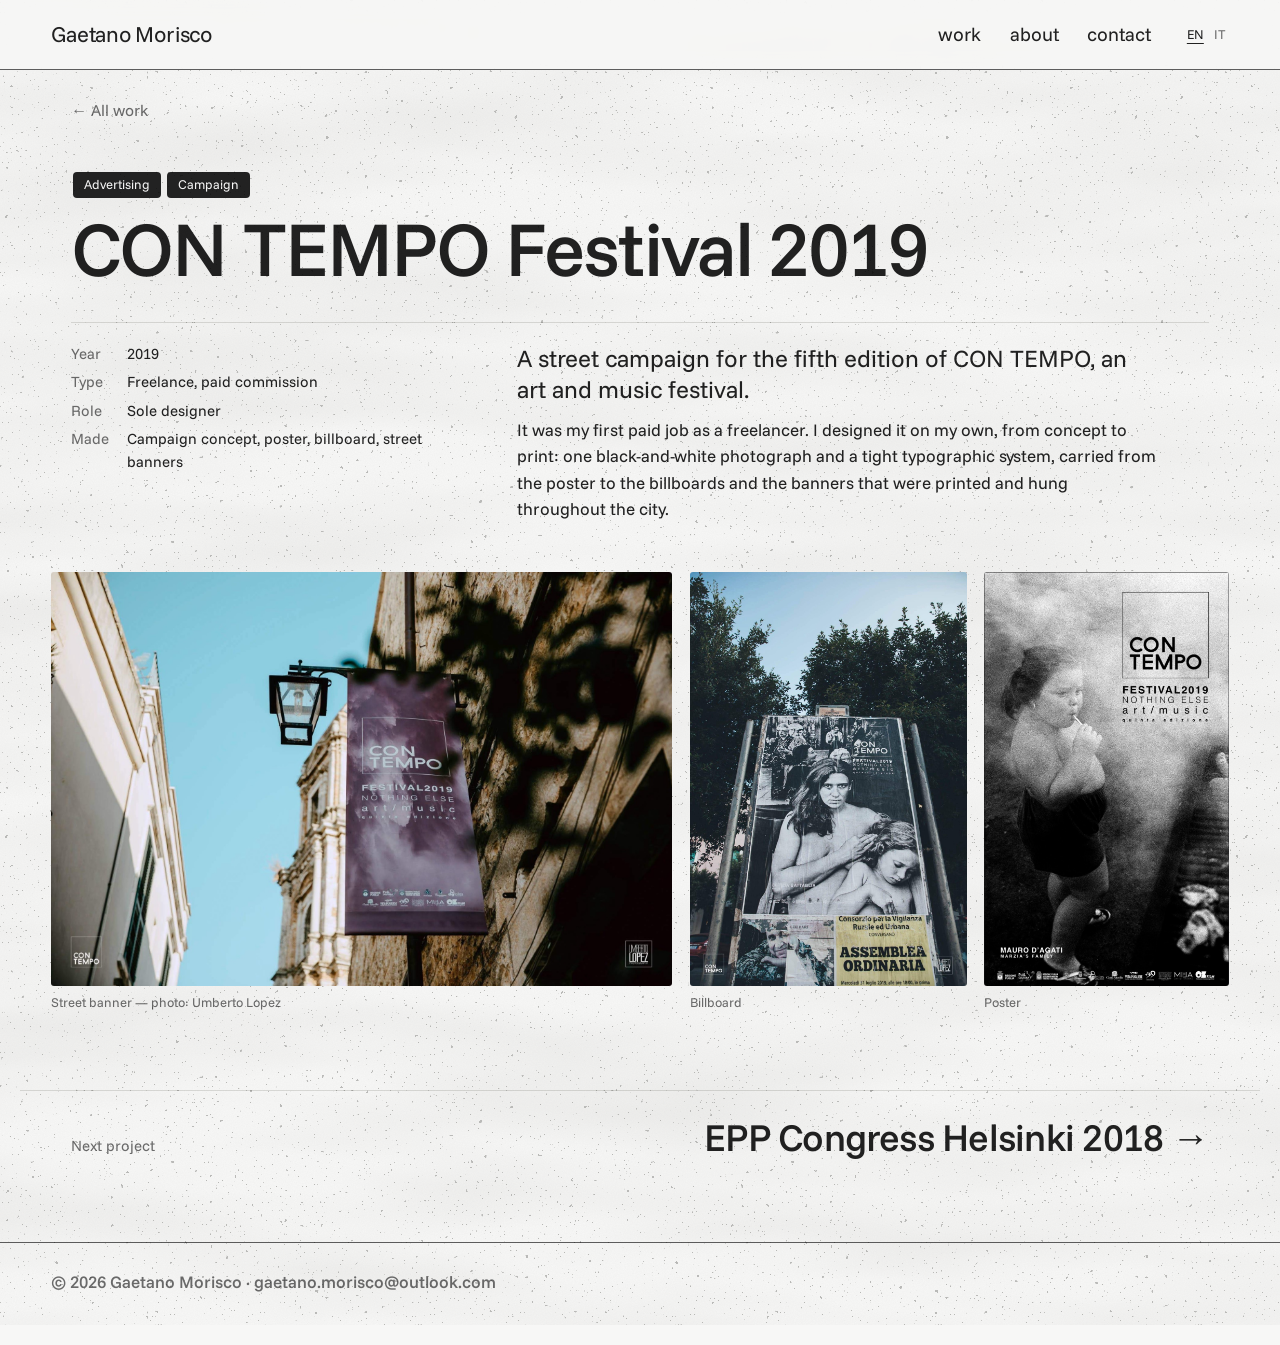
==== commit ca787b11: "Mockups for Posters and ESCO, new strip, fuller About, Selected work, link preview and icon" ====
--- a/work/contempo.html
+++ b/work/contempo.html
@@ -5,6 +5,14 @@
   <meta name="viewport" content="width=device-width, initial-scale=1">
   <title>CON TEMPO Festival 2019 — Gaetano Morisco</title>
   <meta name="description" content="Street campaign for an art and music festival.">
+  <meta property="og:type" content="website">
+  <meta property="og:title" content="CON TEMPO Festival 2019 — Gaetano Morisco">
+  <meta property="og:description" content="Street campaign for an art and music festival.">
+  <meta property="og:image" content="https://gaetanomorisco.github.io/portfolio/images/preview.jpg">
+  <meta property="og:image:width" content="1200">
+  <meta property="og:image:height" content="630">
+  <meta name="twitter:card" content="summary_large_image">
+  <link rel="icon" type="image/png" href="../images/favicon.png">
   <link rel="preconnect" href="https://fonts.googleapis.com">
   <link rel="preconnect" href="https://fonts.gstatic.com" crossorigin>
   <link href="https://fonts.googleapis.com/css2?family=Funnel+Sans:wght@300;400;500;600&family=Cedarville+Cursive&display=swap" rel="stylesheet">
--- a/style.css
+++ b/style.css
@@ -26,14 +26,39 @@
 
 * { box-sizing: border-box; margin: 0; padding: 0; }
 html { scroll-behavior: smooth; }
-body { background: var(--bg); color: var(--ink); font-family: var(--sans); font-size: 16px; line-height: 1.5; -webkit-font-smoothing: antialiased; overflow-x: hidden; }
+body { position: relative; background: var(--bg); color: var(--ink); font-family: var(--sans); font-size: 16px; line-height: 1.5; -webkit-font-smoothing: antialiased; overflow-x: hidden; }
+/* Photocopy texture over the whole page (project images sit above it) */
+body::after {
+  content: "";
+  position: absolute;
+  inset: 0;
+  pointer-events: none;
+  z-index: 100;
+  opacity: .38;
+  mix-blend-mode: multiply;
+  background-image:
+    /* toner speckle: small sharp dark dots */
+    url("data:image/svg+xml,%3Csvg xmlns='http://www.w3.org/2000/svg' width='260' height='260'%3E%3Cfilter id='s'%3E%3CfeTurbulence type='fractalNoise' baseFrequency='0.5' numOctaves='2' seed='3' stitchTiles='stitch'/%3E%3CfeColorMatrix values='0 0 0 0 0.08 0 0 0 0 0.08 0 0 0 0 0.07 40 0 0 0 -29.4'/%3E%3C/filter%3E%3Crect width='100%25' height='100%25' filter='url(%23s)'/%3E%3C/svg%3E"),
+    /* dust: fewer, bigger specks */
+    url("data:image/svg+xml,%3Csvg xmlns='http://www.w3.org/2000/svg' width='620' height='620'%3E%3Cfilter id='d'%3E%3CfeTurbulence type='fractalNoise' baseFrequency='0.2' numOctaves='2' seed='11' stitchTiles='stitch'/%3E%3CfeColorMatrix values='0 0 0 0 0.1 0 0 0 0 0.1 0 0 0 0 0.09 40 0 0 0 -31.4'/%3E%3C/filter%3E%3Crect width='100%25' height='100%25' filter='url(%23d)'/%3E%3C/svg%3E"),
+    /* uneven toner: soft blotches and faint horizontal streaks */
+    url("data:image/svg+xml,%3Csvg xmlns='http://www.w3.org/2000/svg' width='1400' height='1400'%3E%3Cfilter id='t'%3E%3CfeTurbulence type='fractalNoise' baseFrequency='0.0025 0.012' numOctaves='3' seed='7' stitchTiles='stitch'/%3E%3CfeColorMatrix values='0 0 0 0 0.3 0 0 0 0 0.29 0 0 0 0 0.27 0.5 0 0 0 -0.16'/%3E%3C/filter%3E%3Crect width='100%25' height='100%25' filter='url(%23t)'/%3E%3C/svg%3E"),
+    /* fine paper grain */
+    url("data:image/svg+xml,%3Csvg xmlns='http://www.w3.org/2000/svg' width='200' height='200'%3E%3Cfilter id='n'%3E%3CfeTurbulence type='fractalNoise' baseFrequency='0.9' numOctaves='3' stitchTiles='stitch'/%3E%3CfeColorMatrix values='0 0 0 0 0.5 0 0 0 0 0.5 0 0 0 0 0.5 0 0 0 0.22 0'/%3E%3C/filter%3E%3Crect width='100%25' height='100%25' filter='url(%23n)'/%3E%3C/svg%3E");
+}
+
+/* keep artwork and the portrait clean: lift them above the grain */
+.row img, .card .img, .about .photo img { position: relative; z-index: 101; }
+.strip { position: relative; z-index: 101; }
+.card { position: relative; z-index: 101; }
+
 a { color: inherit; text-decoration: none; }
 img, video { display: block; }
 .wrap { max-width: var(--wrap); margin: 0 auto; padding: 0 var(--gutter); }
 .hand { font-family: var(--hand); font-weight: 400; }
 
 /* ---------- Top bar ---------- */
-.topbar { position: sticky; top: 0; z-index: 50; display: flex; justify-content: space-between; align-items: center; gap: 16px;
+.topbar { position: sticky; top: 0; z-index: 200; display: flex; justify-content: space-between; align-items: center; gap: 16px;
   padding: 18px var(--gutter); background: rgba(247,247,246,.9); backdrop-filter: blur(8px); border-bottom: 1px solid #5d5d5d; }
 .name { font-size: 22px; letter-spacing: -0.01em; white-space: nowrap; }
 .topbar nav { display: flex; align-items: center; gap: clamp(14px, 2.2vw, 30px); font-size: 19px; }
@@ -57,7 +82,7 @@
 .strip .track { display: flex; gap: 10px; width: max-content; animation: slide 60s linear infinite; }
 .strip:hover .track { animation-play-state: paused; }
 .strip a { flex: none; }
-.strip img { height: clamp(160px, 17vw, 240px); width: auto; aspect-ratio: 3 / 2; object-fit: cover; border-radius: 4px; }
+.strip img { height: clamp(160px, 17vw, 240px); width: auto; border-radius: 4px; }
 @keyframes slide { to { transform: translateX(-50%); } }
 @media (prefers-reduced-motion: reduce) { .strip .track { animation: none; } .strip { overflow-x: auto; } }
 
